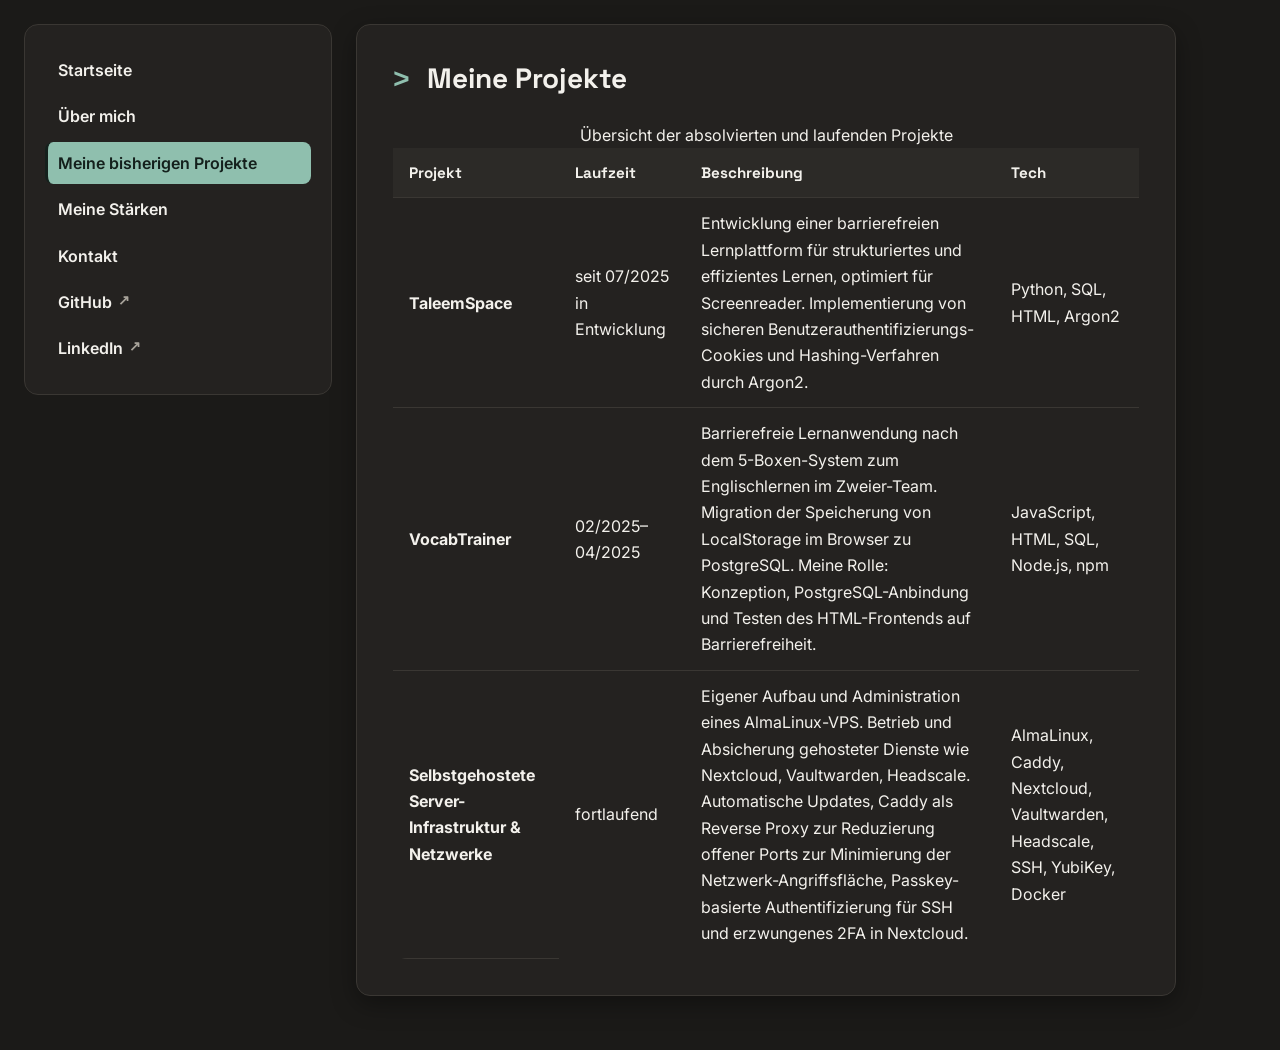
==== projects.html @ 489e3fa4 "add linkedin" ====
﻿<!DOCTYPE html>
<html lang="de">

<head>
    <meta charset="UTF-8">
    <meta name="viewport" content="width=device-width, initial-scale=1.0">
    <title>Meine Projekte</title>
    <link rel="stylesheet" href="style.css">
</head>

<body>
    <a href="#main" class="skip-link">Zum Inhalt springen</a>
    <div class="layout">
        <nav id="navbar"></nav>
        <main id="main">
            <h1>Meine Projekte</h1>
            <div class="table-container">
                <table class="projects-table" aria-label="Übersicht aller Projekte">
                    <caption>Übersicht der absolvierten und laufenden Projekte</caption>
                    <thead>
                        <tr>
                            <th scope="col">Projekt</th>
                            <th scope="col">Laufzeit</th>
                            <th scope="col">Beschreibung</th>
                            <th scope="col">Tech</th>
                        </tr>
                    </thead>
                    <tbody>
                        <tr>
                            <th scope="row">TaleemSpace</th>
                            <td>seit 07/2025 in Entwicklung</td>
                            <td>Entwicklung einer barrierefreien Lernplattform für strukturiertes und effizientes
                                Lernen, optimiert für
                                Screenreader. Implementierung von sicheren Benutzerauthentifizierungs-Cookies und
                                Hashing-Verfahren durch
                                Argon2.</td>
                            <td>Python, SQL, HTML, Argon2</td>
                        </tr>
                        <tr>
                            <th scope="row">VocabTrainer</th>
                            <td>02/2025–04/2025</td>
                            <td>Barrierefreie Lernanwendung nach dem 5-Boxen-System zum Englischlernen im Zweier-Team.
                                Migration der
                                Speicherung von
                                LocalStorage im Browser zu PostgreSQL. Meine Rolle: Konzeption, PostgreSQL-Anbindung und
                                Testen des
                                HTML-Frontends auf Barrierefreiheit.
                            </td>
                            <td>JavaScript, HTML, SQL, Node.js, npm</td>
                        </tr>
                        <tr>
                            <th scope="row">Selbstgehostete Server-Infrastruktur &amp; Netzwerke</th>
                            <td>fortlaufend</td>
                            <td>Eigener Aufbau und Administration eines AlmaLinux-VPS. Betrieb und Absicherung
                                gehosteter Dienste
                                wie Nextcloud, Vaultwarden, Headscale. Automatische Updates, Caddy als Reverse Proxy zur
                                Reduzierung offener
                                Ports zur Minimierung der Netzwerk-Angriffsfläche, Passkey-basierte Authentifizierung
                                für SSH und erzwungenes
                                2FA in Nextcloud.</td>
                            <td>AlmaLinux, Caddy, Nextcloud, Vaultwarden, Headscale, SSH, YubiKey, Docker</td>
                        </tr>
                    </tbody>
                </table>
            </div>
        </main>
    </div>
    <footer></footer>
    <script src="script.js"></script>
</body>

</html>
---- style.css ----
@import url("https://fonts.googleapis.com/css2?family=Space+Grotesk:wght@600;700&family=Inter:wght@400;500;600&display=swap");

:root {
  --bg: #1b1a18;
  --surface: #242220;
  --surface-alt: #2c2a27;
  --text: #f3f1ec;
  --muted: #a8a39a;
  --accent: #8fbfae;
  --accent-contrast: #14201c;
  --border: #3a3733;
  --radius: 14px;
  --shadow: 0 8px 24px rgba(0, 0, 0, 0.35);
  --font-display: "Space Grotesk", system-ui, sans-serif;
  --font-body: "Inter", system-ui, sans-serif;
  --font-mono: ui-monospace, SFMono-Regular, Menlo, Consolas, monospace;
}

* {
  box-sizing: border-box;
}

.visually-hidden {
  position: absolute;
  left: -9999px;
}

html {
  scroll-behavior: smooth;
}

body {
  margin: 0;
  font-family: var(--font-body);
  color: var(--text);
  background-color: var(--bg);
  line-height: 1.65;
  font-size: 16px;
}

h1,
h2,
h3 {
  font-family: var(--font-display);
  line-height: 1.25;
  margin: 0;
}

/* Hero block on the homepage */
.hero {
  margin-bottom: 28px;
}

.hero .tagline {
  font-family: var(--font-mono);
  color: var(--accent);
  font-size: 0.95em;
  margin: 8px 0 0;
}

.hero-actions {
  display: flex;
  flex-wrap: wrap;
  gap: 12px;
  margin-top: 20px;
}

.btn {
  display: inline-flex;
  align-items: center;
  gap: 6px;
  font-family: var(--font-body);
  font-weight: 600;
  font-size: 0.95em;
  text-decoration: none;
  padding: 10px 18px;
  border-radius: 999px;
  border: 1px solid var(--border);
}

.btn-primary {
  background-color: var(--accent);
  color: var(--accent-contrast);
  border-color: var(--accent);
}

.btn-secondary {
  color: var(--text);
  background-color: var(--surface-alt);
}

.btn:hover {
  filter: brightness(1.08);
}

main h1 {
  font-size: 28px;
  margin-bottom: 24px;
}

main h1::before {
  content: "> ";
  color: var(--accent);
  font-family: var(--font-mono);
  font-weight: 600;
}

main h2 {
  font-size: 20px;
  margin: 28px 0 12px;
}

main h2:first-child {
  margin-top: 0;
}

main h3:not(:first-of-type) {
  margin-top: 32px;
}

main p {
  margin: 0 0 16px;
}

/* Skip link */
.skip-link {
  position: absolute;
  left: -9999px;
  top: 0;
  background-color: var(--accent);
  color: var(--accent-contrast);
  padding: 10px 16px;
  border-radius: 0 0 var(--radius) 0;
  font-weight: 600;
  z-index: 100;
}

.skip-link:focus {
  left: 0;
}

.layout {
  display: flex;
  min-height: 90vh;
  align-items: flex-start;
  gap: 24px;
  padding: 24px;
}

#navbar {
  width: 25%;
  min-width: 220px;
  background-color: var(--surface);
  border: 1px solid var(--border);
  border-radius: var(--radius);
  padding: 20px;
  position: sticky;
  top: 24px;
}

main {
  flex: 1;
  min-width: 0;
  max-width: 820px;
  background-color: var(--surface);
  border: 1px solid var(--border);
  border-radius: var(--radius);
  padding: 36px;
  box-shadow: var(--shadow);
}

footer {
  text-align: center;
  padding: 16px;
  font-size: 0.9em;
  color: var(--muted);
}

#navbar a {
  display: flex;
  align-items: center;
  gap: 6px;
  color: var(--text);
  text-decoration: none;
  font-weight: 600;
  padding: 8px 10px;
  border-radius: 8px;
  margin: 4px 0;
  border-left: 3px solid transparent;
  transition: background-color 0.15s ease, border-color 0.15s ease;
}

#navbar a:hover {
  background-color: var(--surface-alt);
  border-left-color: var(--accent);
}

.external-icon {
  font-family: var(--font-mono);
  color: var(--muted);
  font-size: 0.85em;
}

a {
  color: inherit;
}

main p a,
.about-text a {
  color: var(--accent);
  text-decoration: none;
  background-image: linear-gradient(var(--accent), var(--accent));
  background-repeat: no-repeat;
  background-position: left bottom;
  background-size: 0% 1px;
  transition: background-size 0.2s ease;
}

main p a:hover,
.about-text a:hover {
  background-size: 100% 1px;
}

a:focus-visible,
button:focus-visible {
  outline: 3px solid var(--accent);
  outline-offset: 3px;
  border-radius: 4px;
}

#navbar a.active,
#navbar a[aria-current="page"] {
  background-color: var(--accent);
  color: var(--accent-contrast);
  border-left-color: var(--accent-contrast);
}

#navbar a[aria-current="page"]::after {
  content: " (aktuelle Seite)";
  position: absolute;
  left: -9999px;
}

/* Jump links on about page */
.page-jump {
  display: flex;
  flex-wrap: wrap;
  gap: 10px;
  margin: 20px 0 28px;
  padding: 0;
  list-style: none;
}

.jump-link {
  font-family: var(--font-mono);
  font-size: 0.9em;
  color: var(--accent);
  background-color: var(--surface-alt);
  border: 1px solid var(--border);
  border-radius: 999px;
  padding: 6px 14px;
  text-decoration: none;
  transition: border-color 0.15s ease, transform 0.15s ease;
}

.jump-link:hover {
  border-color: var(--accent);
  transform: translateY(-1px);
}

/* Skills tables side by side */
.skills-columns {
  display: flex;
  gap: 24px;
  align-items: flex-start;
  flex-wrap: wrap;
}

.skills-columns > div {
  flex: 1 1 280px;
  min-width: 0;
}

.skills-columns h3:not(:first-of-type) {
  margin-top: 0;
}

.table-scroll {
  width: 100%;
  overflow-x: auto;
  border-radius: var(--radius);
  -webkit-overflow-scrolling: touch;
}

/* Tables */
table {
  width: 100%;
  min-width: 320px;
  border-collapse: collapse;
  margin-top: 16px;
  overflow: hidden;
  border-radius: var(--radius);
}

th,
td {
  text-align: left;
  padding: 12px 16px;
  border-bottom: 1px solid var(--border);
}

thead th {
  background-color: var(--surface-alt);
  font-family: var(--font-display);
  font-size: 0.95em;
}

tbody tr:last-child td {
  border-bottom: none;
}

tbody tr {
  transition: background-color 0.15s ease;
}

tbody tr:hover {
  background-color: var(--surface-alt);
}

/* Project cards */
.project-card {
  background-color: var(--surface-alt);
  border: 1px solid var(--border);
  border-radius: var(--radius);
  padding: 24px;
  margin-bottom: 24px;
  transition: transform 0.15s ease, border-color 0.15s ease;
}

.project-card:hover {
  transform: translateY(-2px);
  border-color: var(--accent);
}

.project-card h2 {
  margin-top: 0;
  font-size: 20px;
}

.project-card h3 {
  font-family: var(--font-body);
  font-size: 0.85em;
  text-transform: uppercase;
  letter-spacing: 0.04em;
  color: var(--muted);
  margin-bottom: 8px;
}

.tag-list {
  display: flex;
  flex-wrap: wrap;
  gap: 8px;
  list-style: none;
  padding: 0;
  margin: 0 0 16px;
}

.tag {
  font-family: var(--font-mono);
  font-size: 0.85em;
  background-color: var(--bg);
  border: 1px solid var(--border);
  color: var(--accent);
  padding: 4px 12px;
  border-radius: 999px;
  transition: background-color 0.15s ease, color 0.15s ease;
}

.tag:hover {
  background-color: var(--accent);
  color: var(--accent-contrast);
}

/* Contact cards */
.contact-list {
  display: flex;
  flex-direction: column;
  gap: 14px;
  list-style: none;
  padding: 0;
  margin: 0;
}

.contact-card {
  display: flex;
  align-items: center;
  gap: 14px;
  background-color: var(--surface-alt);
  border: 1px solid var(--border);
  border-radius: var(--radius);
  padding: 16px 20px;
  color: var(--text);
  text-decoration: none;
  font-weight: 500;
  transition: transform 0.15s ease, border-color 0.15s ease;
}

.contact-card:hover {
  border-color: var(--accent);
  transform: translateY(-2px);
}

.contact-card svg {
  flex-shrink: 0;
  color: var(--accent);
}

@media (max-width: 800px) {
  .layout {
    flex-direction: column;
    padding: 16px;
    gap: 16px;
  }

  #navbar {
    width: 100%;
    min-width: auto;
    position: static;
  }

  main {
    padding: 20px;
    max-width: 100%;
  }

  main h1 {
    font-size: 24px;
  }

  .hero-actions {
    flex-direction: column;
  }

  .btn {
    justify-content: center;
  }

  .skills-columns {
    flex-direction: column;
  }

  th,
  td {
    padding: 10px 12px;
    font-size: 0.92em;
  }
}

@media (max-width: 420px) {
  body {
    font-size: 15px;
  }

  main {
    padding: 16px;
  }

  .project-card {
    padding: 18px;
  }
}

@media (prefers-reduced-motion: reduce) {
  html {
    scroll-behavior: auto;
  }

  * {
    transition: none !important;
    scroll-behavior: auto !important;
  }
}
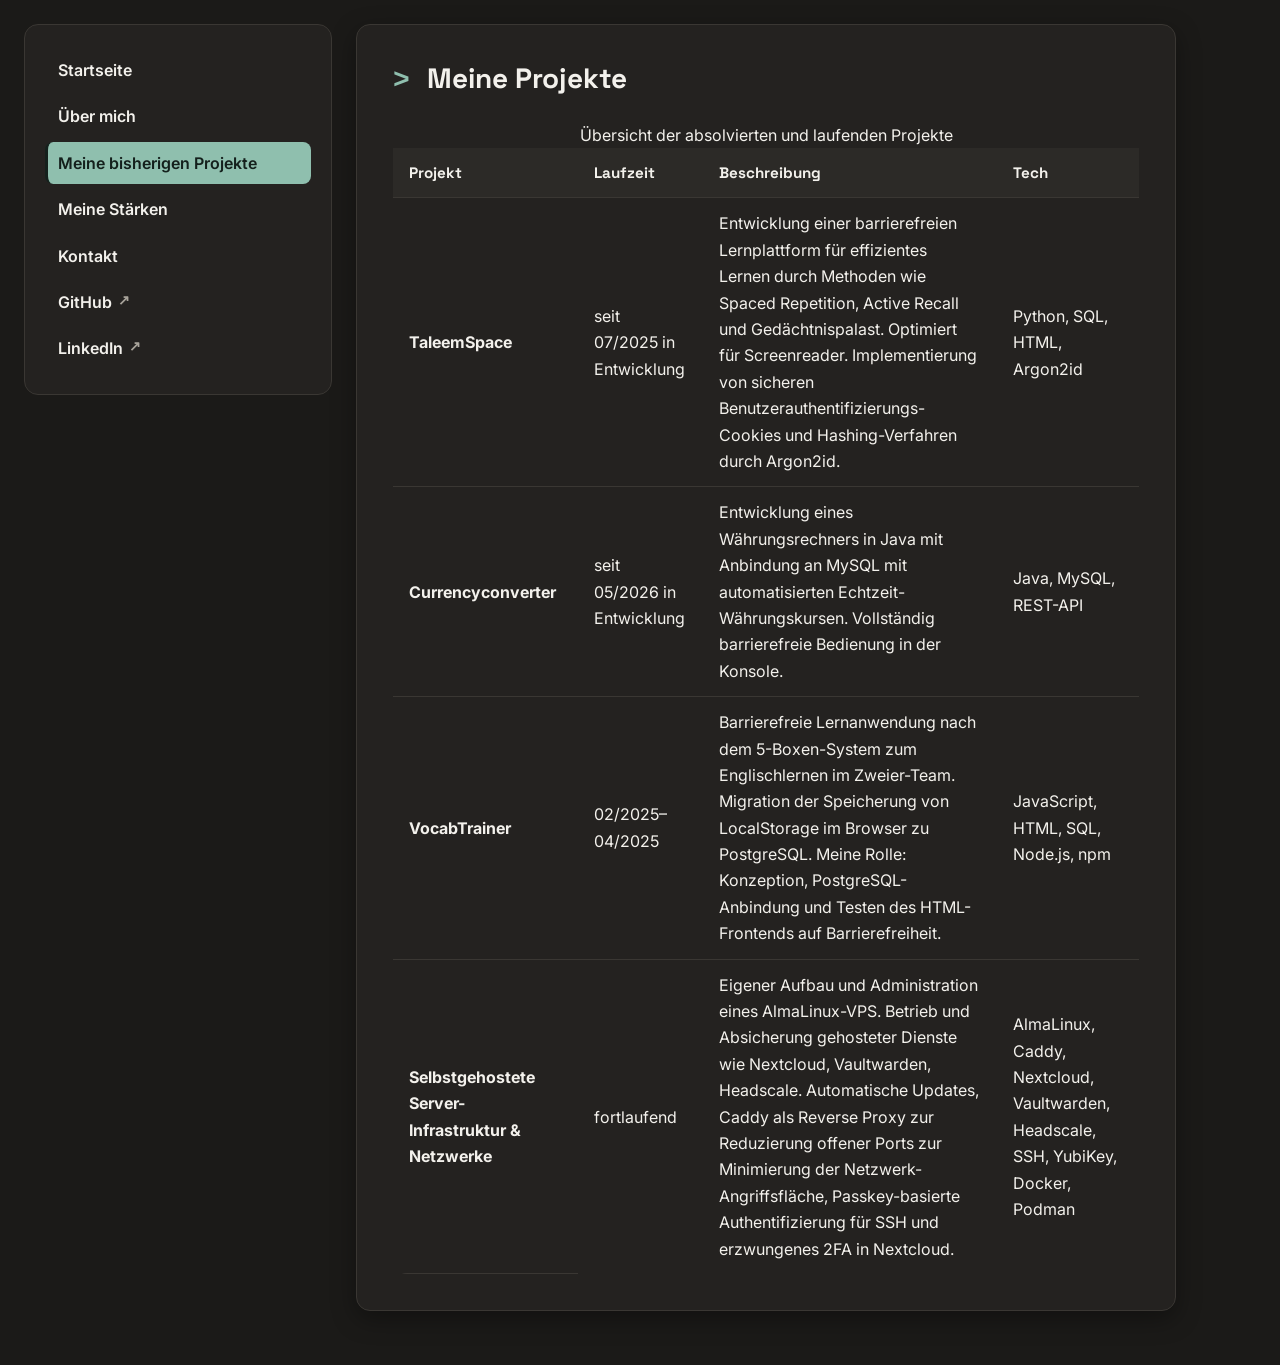
==== commit 9af03446: "skills, contact, projects updates" ====
--- a/projects.html
+++ b/projects.html
@@ -1,4 +1,4 @@
-﻿<!DOCTYPE html>
+<!DOCTYPE html>
 <html lang="de">
 
 <head>
@@ -29,22 +29,25 @@
                         <tr>
                             <th scope="row">TaleemSpace</th>
                             <td>seit 07/2025 in Entwicklung</td>
-                            <td>Entwicklung einer barrierefreien Lernplattform für strukturiertes und effizientes
-                                Lernen, optimiert für
-                                Screenreader. Implementierung von sicheren Benutzerauthentifizierungs-Cookies und
-                                Hashing-Verfahren durch
-                                Argon2.</td>
-                            <td>Python, SQL, HTML, Argon2</td>
+                            <td>Entwicklung einer barrierefreien Lernplattform für effizientes Lernen durch Methoden wie
+                                Spaced Repetition, Active Recall und Gedächtnispalast. Optimiert
+                                für Screenreader. Implementierung von sicheren Benutzerauthentifizierungs-Cookies und
+                                Hashing-Verfahren durch Argon2id.</td>
+                            <td>Python, SQL, HTML, Argon2id</td>
+                        </tr>
+                        <tr>
+                            <th scope="row">Currencyconverter</th>
+                            <td>seit 05/2026 in Entwicklung</td>
+                            <td>Entwicklung eines Währungsrechners in Java mit Anbindung an MySQL mit automatisierten
+                                Echtzeit-Währungskursen. Vollständig barrierefreie Bedienung in der Konsole.</td>
+                            <td>Java, MySQL, REST-API</td>
                         </tr>
                         <tr>
                             <th scope="row">VocabTrainer</th>
                             <td>02/2025–04/2025</td>
                             <td>Barrierefreie Lernanwendung nach dem 5-Boxen-System zum Englischlernen im Zweier-Team.
-                                Migration der
-                                Speicherung von
-                                LocalStorage im Browser zu PostgreSQL. Meine Rolle: Konzeption, PostgreSQL-Anbindung und
-                                Testen des
-                                HTML-Frontends auf Barrierefreiheit.
+                                Migration der Speicherung von LocalStorage im Browser zu PostgreSQL. Meine Rolle:
+                                Konzeption, PostgreSQL-Anbindung und Testen des HTML-Frontends auf Barrierefreiheit.
                             </td>
                             <td>JavaScript, HTML, SQL, Node.js, npm</td>
                         </tr>
@@ -52,13 +55,11 @@
                             <th scope="row">Selbstgehostete Server-Infrastruktur &amp; Netzwerke</th>
                             <td>fortlaufend</td>
                             <td>Eigener Aufbau und Administration eines AlmaLinux-VPS. Betrieb und Absicherung
-                                gehosteter Dienste
-                                wie Nextcloud, Vaultwarden, Headscale. Automatische Updates, Caddy als Reverse Proxy zur
-                                Reduzierung offener
-                                Ports zur Minimierung der Netzwerk-Angriffsfläche, Passkey-basierte Authentifizierung
-                                für SSH und erzwungenes
-                                2FA in Nextcloud.</td>
-                            <td>AlmaLinux, Caddy, Nextcloud, Vaultwarden, Headscale, SSH, YubiKey, Docker</td>
+                                gehosteter Dienste wie Nextcloud, Vaultwarden, Headscale. Automatische Updates, Caddy
+                                als Reverse Proxy zur Reduzierung offener Ports zur Minimierung der
+                                Netzwerk-Angriffsfläche, Passkey-basierte Authentifizierung für SSH und erzwungenes 2FA
+                                in Nextcloud.</td>
+                            <td>AlmaLinux, Caddy, Nextcloud, Vaultwarden, Headscale, SSH, YubiKey, Docker, Podman</td>
                         </tr>
                     </tbody>
                 </table>
